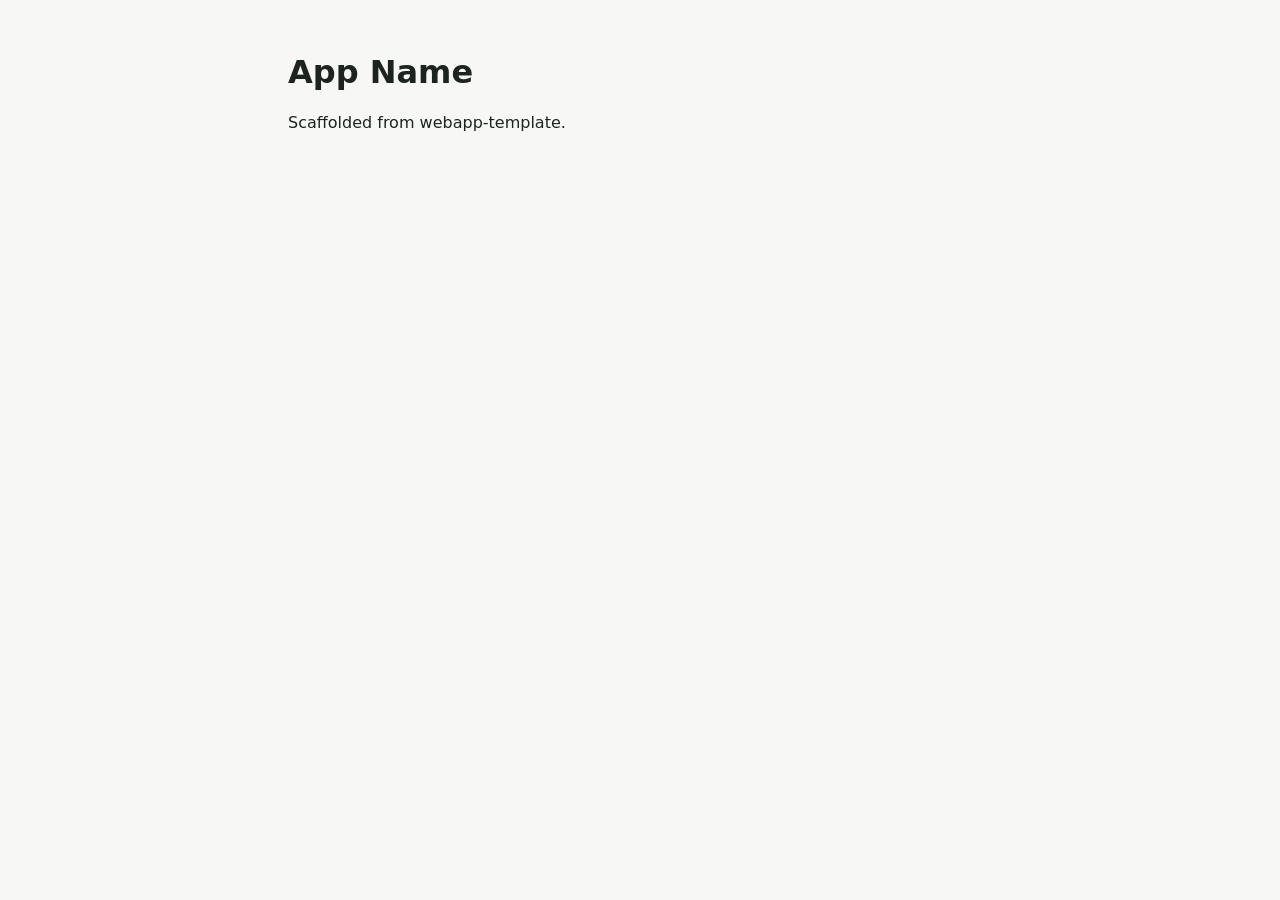
==== index.html @ 79e2271b "Initial commit" ====
<!DOCTYPE html>
<html lang="en">
<head>
  <meta charset="UTF-8">
  <meta name="viewport" content="width=device-width, initial-scale=1.0">
  <title>App Name</title>
  <link rel="stylesheet" href="css/main.css">
</head>
<body>
  <main>
    <h1>App Name</h1>
    <p>Scaffolded from webapp-template.</p>
  </main>
  <script type="module" src="js/app.js"></script>
</body>
</html>
---- css/main.css ----
:root { --ink: #1d2420; --ground: #f7f8f6; --accent: #2c7a58; }
* { box-sizing: border-box; }
body { margin: 0; font-family: system-ui, sans-serif; color: var(--ink); background: var(--ground); }
main { max-width: 46rem; margin: 0 auto; padding: 2rem 1rem; }
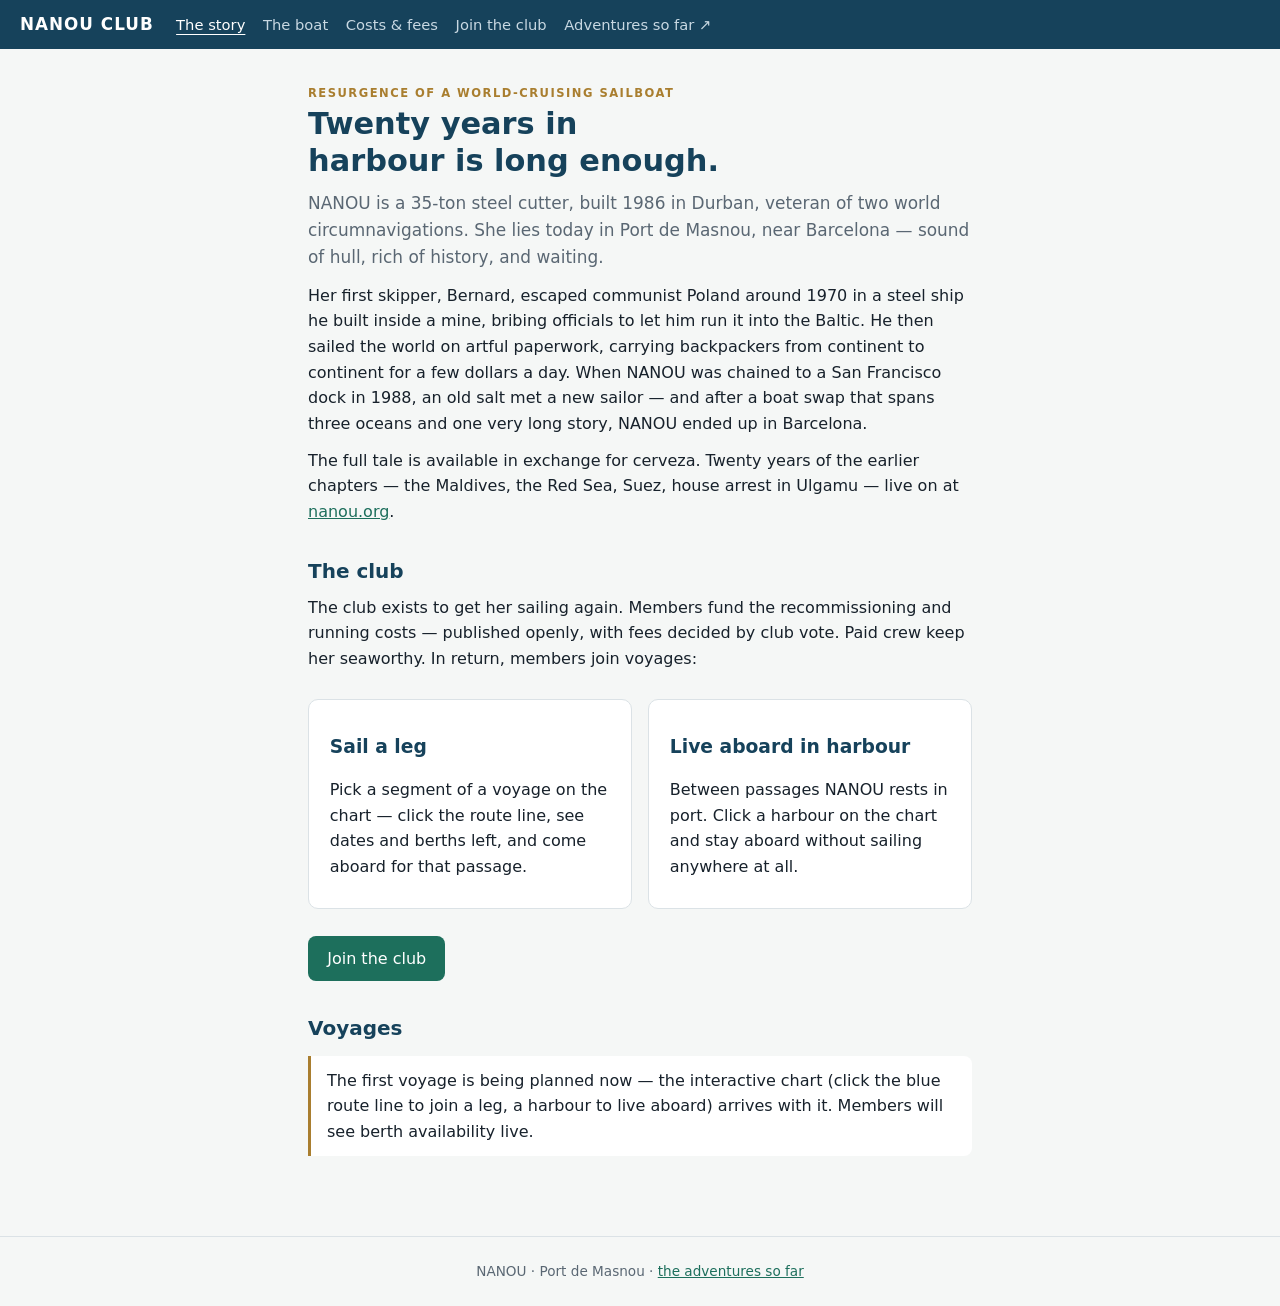
==== commit c1de152f: "Phase 1: story, boat, join and costs pages + full schema migrations Schema (00001) implements the PR" ====
--- a/index.html
+++ b/index.html
@@ -3,14 +3,64 @@
 <head>
   <meta charset="UTF-8">
   <meta name="viewport" content="width=device-width, initial-scale=1.0">
-  <title>App Name</title>
+  <title>Nanou Club — get her sailing again</title>
+  <meta name="description" content="The club recommissioning NANOU, a 35-ton steel cutter with two circumnavigations behind her. Join a voyage leg or live aboard in harbour.">
+  <link rel="icon" href="data:image/svg+xml,<svg xmlns=%22http://www.w3.org/2000/svg%22 viewBox=%220 0 100 100%22><text y=%22.9em%22 font-size=%2290%22>⛵</text></svg>">
   <link rel="stylesheet" href="css/main.css">
 </head>
 <body>
+  <header class="site">
+    <a class="brand" href="index.html">NANOU CLUB</a>
+    <nav>
+      <a href="index.html" aria-current="page">The story</a>
+      <a href="boat.html">The boat</a>
+      <a href="costs.html">Costs &amp; fees</a>
+      <a href="join.html">Join the club</a>
+      <a href="https://nanou.org">Adventures so far ↗</a>
+    </nav>
+  </header>
   <main>
-    <h1>App Name</h1>
-    <p>Scaffolded from webapp-template.</p>
+    <p class="eyebrow">Resurgence of a world-cruising sailboat</p>
+    <h1>Twenty years in harbour is long enough.</h1>
+    <p class="lede">NANOU is a 35-ton steel cutter, built 1986 in Durban, veteran of two
+    world circumnavigations. She lies today in Port de Masnou, near Barcelona —
+    sound of hull, rich of history, and waiting.</p>
+
+    <p>Her first skipper, Bernard, escaped communist Poland around 1970 in a steel
+    ship he built inside a mine, bribing officials to let him run it into the
+    Baltic. He then sailed the world on artful paperwork, carrying backpackers
+    from continent to continent for a few dollars a day. When NANOU was chained
+    to a San Francisco dock in 1988, an old salt met a new sailor — and after a
+    boat swap that spans three oceans and one very long story, NANOU ended up in
+    Barcelona.</p>
+
+    <p>The full tale is available in exchange for cerveza. Twenty years of the
+    earlier chapters — the Maldives, the Red Sea, Suez, house arrest in Ulgamu —
+    live on at <a href="https://nanou.org">nanou.org</a>.</p>
+
+    <h2>The club</h2>
+    <p>The club exists to get her sailing again. Members fund the
+    recommissioning and running costs — published openly, with fees decided by
+    club vote. Paid crew keep her seaworthy. In return, members join voyages:</p>
+    <div class="grid2">
+      <div class="card">
+        <h3>Sail a leg</h3>
+        <p>Pick a segment of a voyage on the chart — click the route line, see
+        dates and berths left, and come aboard for that passage.</p>
+      </div>
+      <div class="card">
+        <h3>Live aboard in harbour</h3>
+        <p>Between passages NANOU rests in port. Click a harbour on the chart
+        and stay aboard without sailing anywhere at all.</p>
+      </div>
+    </div>
+    <p><a class="btn" href="join.html">Join the club</a></p>
+
+    <h2>Voyages</h2>
+    <p class="notice">The first voyage is being planned now — the interactive
+    chart (click the blue route line to join a leg, a harbour to live aboard)
+    arrives with it. Members will see berth availability live.</p>
   </main>
-  <script type="module" src="js/app.js"></script>
+  <footer class="site">NANOU · Port de Masnou · <a href="https://nanou.org">the adventures so far</a></footer>
 </body>
 </html>
--- a/css/main.css
+++ b/css/main.css
@@ -1,4 +1,69 @@
-:root { --ink: #1d2420; --ground: #f7f8f6; --accent: #2c7a58; }
+:root {
+  --ground: #f5f7f6;
+  --surface: #ffffff;
+  --ink: #17212b;
+  --ink-soft: #5a6773;
+  --line: #dbe2e6;
+  --sea: #16425b;        /* deep harbour blue — headings, nav */
+  --accent: #1d6f5c;     /* sea green — actions */
+  --accent-ink: #ffffff;
+  --brass: #a97e2f;      /* brass — highlights, chips */
+  --brass-bg: #f3ead6;
+  --ok-bg: #ddeee6;
+  --danger: #9a3b30;
+}
 * { box-sizing: border-box; }
-body { margin: 0; font-family: system-ui, sans-serif; color: var(--ink); background: var(--ground); }
-main { max-width: 46rem; margin: 0 auto; padding: 2rem 1rem; }
+body {
+  margin: 0;
+  background: var(--ground);
+  color: var(--ink);
+  font-family: "Avenir Next", "Segoe UI", -apple-system, system-ui, sans-serif;
+  line-height: 1.6;
+}
+header.site {
+  background: var(--sea);
+  color: #eef4f7;
+  padding: 0.7rem 1.25rem;
+  display: flex; align-items: baseline; gap: 1.4rem; flex-wrap: wrap;
+}
+header.site .brand { font-weight: 700; letter-spacing: 0.06em; font-size: 1.05rem; color: #fff; text-decoration: none; }
+header.site nav { display: flex; gap: 1.1rem; flex-wrap: wrap; }
+header.site nav a { color: #c8d8e2; text-decoration: none; font-size: 0.92rem; }
+header.site nav a:hover, header.site nav a[aria-current] { color: #fff; text-decoration: underline; text-underline-offset: 4px; }
+main { max-width: 44rem; margin: 0 auto; padding: 2.2rem 1.25rem 4rem; }
+h1, h2, h3 { color: var(--sea); line-height: 1.2; text-wrap: balance; }
+h1 { font-size: 1.9rem; margin: 0.2rem 0 0.6rem; }
+h2 { font-size: 1.25rem; margin: 2.2rem 0 0.6rem; }
+p { margin: 0.7rem 0; }
+.lede { font-size: 1.06rem; color: var(--ink-soft); }
+.eyebrow { text-transform: uppercase; letter-spacing: 0.13em; font-size: 0.72rem; font-weight: 600; color: var(--brass); margin: 0; }
+.card { background: var(--surface); border: 1px solid var(--line); border-radius: 10px; padding: 1.1rem 1.3rem; margin: 1rem 0; }
+.grid2 { display: grid; grid-template-columns: repeat(auto-fit, minmax(15rem, 1fr)); gap: 1rem; }
+ul.specs { padding-left: 1.2rem; margin: 0.4rem 0; }
+ul.specs li { margin: 0.3rem 0; }
+a { color: var(--accent); }
+.btn {
+  display: inline-block; background: var(--accent); color: var(--accent-ink);
+  border: none; border-radius: 8px; padding: 0.6rem 1.2rem; font-size: 1rem;
+  font-family: inherit; cursor: pointer; text-decoration: none;
+}
+.btn:hover { filter: brightness(1.08); }
+.btn:focus-visible, a:focus-visible, input:focus-visible, textarea:focus-visible {
+  outline: 2px solid var(--brass); outline-offset: 2px;
+}
+form label { display: block; font-weight: 600; margin: 0.9rem 0 0.2rem; font-size: 0.92rem; }
+input, textarea {
+  width: 100%; padding: 0.55rem 0.7rem; border: 1px solid var(--line);
+  border-radius: 8px; font: inherit; background: var(--surface); color: var(--ink);
+}
+textarea { min-height: 6rem; }
+.chip { display: inline-block; font-size: 0.74rem; font-weight: 600; padding: 0.12rem 0.6rem; border-radius: 99px; background: var(--brass-bg); color: var(--brass); }
+.chip.ok { background: var(--ok-bg); color: var(--accent); }
+.notice { border-left: 3px solid var(--brass); background: var(--surface); border-radius: 0 8px 8px 0; padding: 0.7rem 1rem; margin: 1rem 0; }
+.error { color: var(--danger); }
+.tablewrap { overflow-x: auto; }
+table { border-collapse: collapse; width: 100%; background: var(--surface); border: 1px solid var(--line); font-size: 0.93rem; }
+th, td { text-align: left; padding: 0.5rem 0.7rem; border-top: 1px solid var(--line); }
+thead th { border-top: none; font-size: 0.72rem; text-transform: uppercase; letter-spacing: 0.08em; color: var(--ink-soft); }
+td.num { font-variant-numeric: tabular-nums; }
+footer.site { text-align: center; color: var(--ink-soft); font-size: 0.85rem; padding: 1.5rem; border-top: 1px solid var(--line); }
